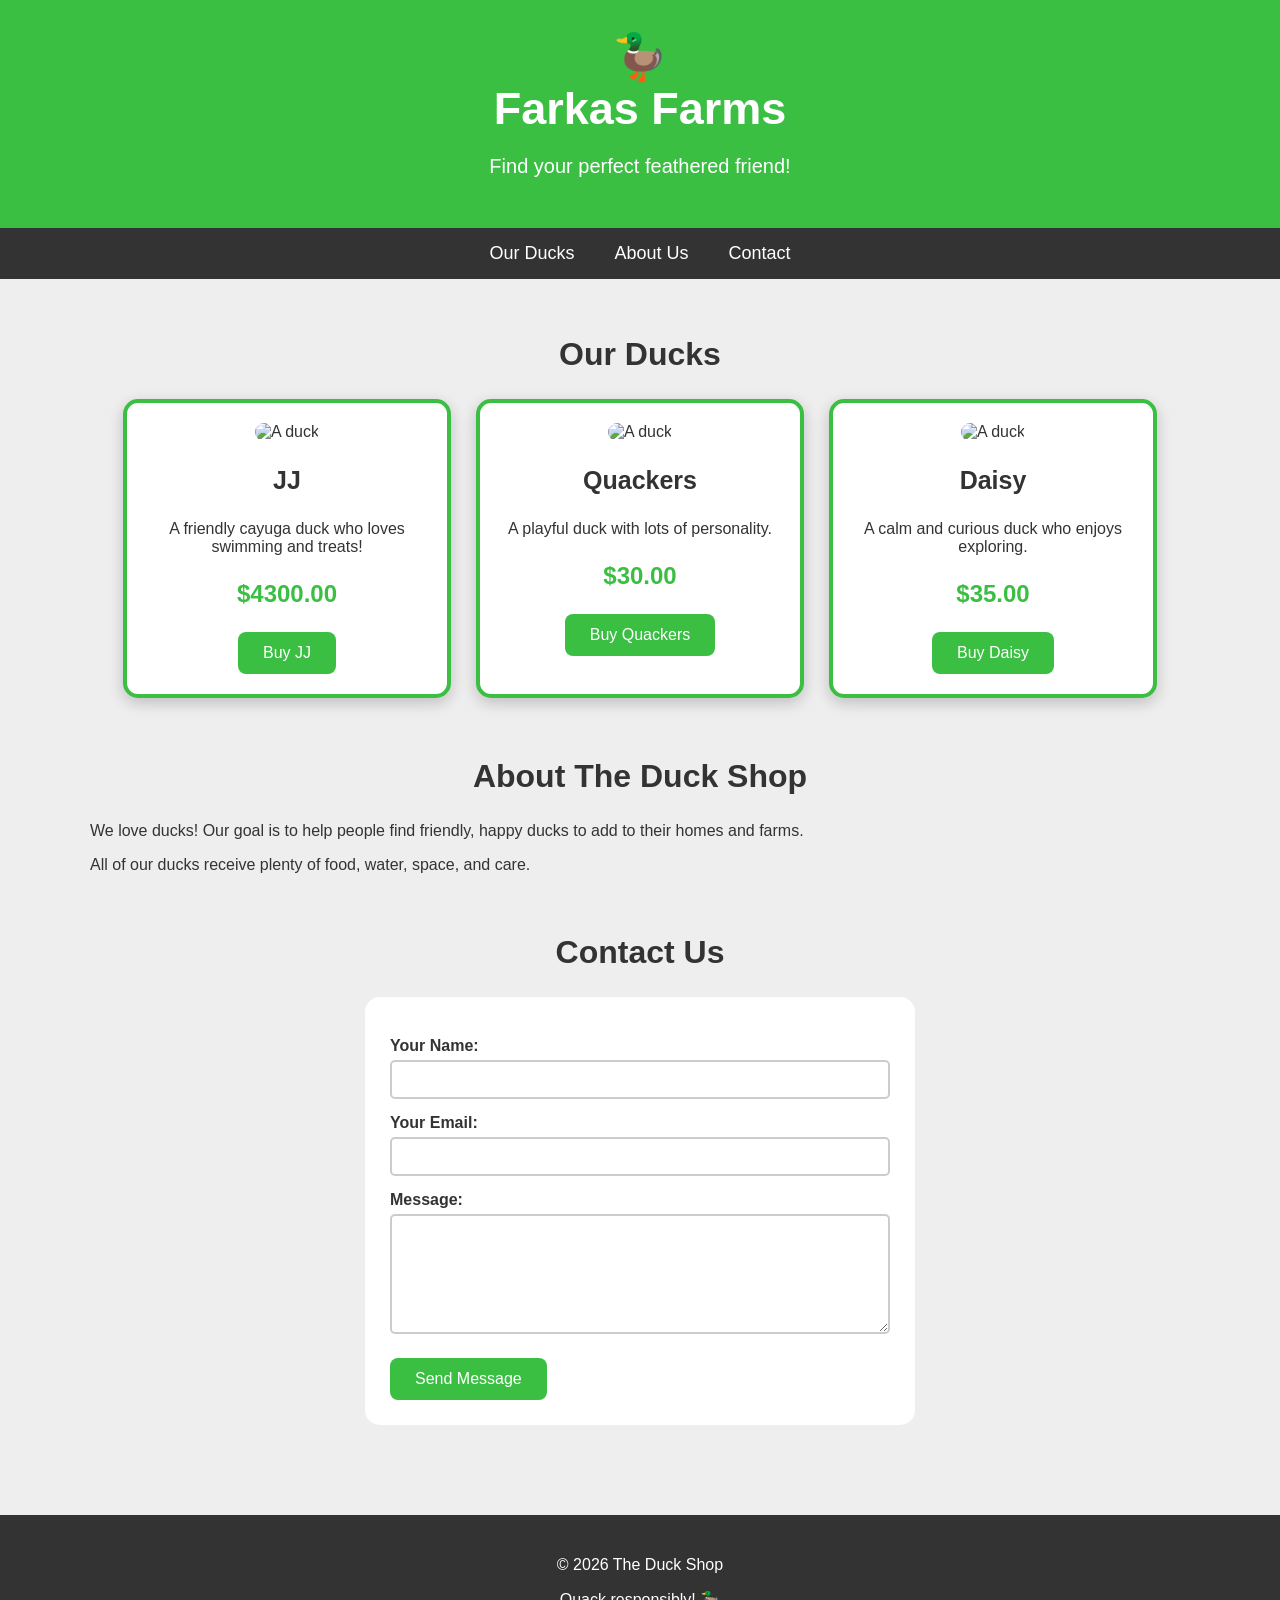
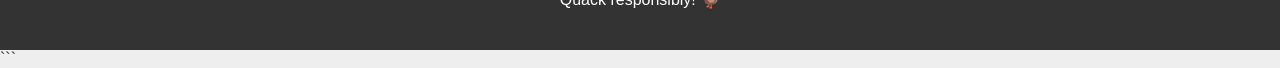
==== ducks.html @ f6115a86 "Add files via upload" ====
<!DOCTYPE html>
<html lang="en">
<head>
    <meta charset="UTF-8">
    <meta name="viewport" content="width=device-width, initial-scale=1.0">
    <title>Duck Shop</title>

    <!-- Connects your CSS file -->
    <link rel="stylesheet" href="ducks.css">
</head>

<body>

    <!-- Header -->
    <header>
        <h1>🦆</h1>
        <h1>Farkas Farms</h1>
        <p>Find your perfect feathered friend!</p>
    </header>

    <!-- Navigation -->
    <nav>
        <a href="#ducks">Our Ducks</a>
        <a href="#about">About Us</a>
        <a href="#contact">Contact</a>
    </nav>

    <!-- Main Content -->
    <main>

        <section id="ducks">
            <h2>Our Ducks</h2>

            <div class="duck-container">

                <!-- Duck 1 -->
                <div class="duck-card">
                    <img 
                        src="C:\Users\james\Downloads\Duck1.png" 
                        alt="A duck">
                    
                    <h3>JJ</h3>
                    <p>A friendly cayuga duck who loves swimming and treats!</p>
                    <p class="price">$4300.00</p>
                    <button>Buy JJ</button>
                </div>

                <!-- Duck 2 -->
                <div class="duck-card">
                    <img 
                        src="https://cdn.freecodecamp.org/curriculum/labs/penguin.jpg" 
                        alt="A duck">
                    
                    <h3>Quackers</h3>
                    <p>A playful duck with lots of personality.</p>
                    <p class="price">$30.00</p>
                    <button>Buy Quackers</button>
                </div>

                <!-- Duck 3 -->
                <div class="duck-card">
                    <img 
                        src="https://cdn.freecodecamp.org/curriculum/labs/forest.jpg" 
                        alt="A duck">
                    
                    <h3>Daisy</h3>
                    <p>A calm and curious duck who enjoys exploring.</p>
                    <p class="price">$35.00</p>
                    <button>Buy Daisy</button>
                </div>

            </div>
        </section>

        <!-- About -->
        <section id="about">
            <h2>About The Duck Shop</h2>

            <p>
                We love ducks! Our goal is to help people find
                friendly, happy ducks to add to their homes and farms.
            </p>

            <p>
                All of our ducks receive plenty of food, water,
                space, and care.
            </p>
        </section>

        <!-- Contact -->
        <section id="contact">
            <h2>Contact Us</h2>

            <form>
                <label for="name">Your Name:</label>
                <input type="text" id="name" name="name">

                <label for="email">Your Email:</label>
                <input type="email" id="email" name="email">

                <label for="message">Message:</label>
                <textarea id="message" name="message"></textarea>

                <button type="submit">Send Message</button>
            </form>
        </section>

    </main>

    <!-- Footer -->
    <footer>
        <p>&copy; 2026 The Duck Shop</p>
        <p>Quack responsibly! 🦆</p>
    </footer>

</body>
</html>
```
---- ducks.css ----
/* =========================
   GENERAL PAGE
   ========================= */

body {
    background-color: #eeeeee;
    font-family: Arial, sans-serif;
    margin: 0;
    color: #333333;
}


/* =========================
   HEADER
   ========================= */

header {
    background-color: rgb(58, 191, 67);
    color: white;
    text-align: center;
    padding: 30px;
}

header h1 {
    font-size: 45px;
    margin: 0;
}

header p {
    font-size: 20px;
}


/* =========================
   NAVIGATION
   ========================= */

nav {
    background-color: #333333;
    display: flex;
    justify-content: center;
    gap: 40px;
    padding: 15px;
}

nav a {
    color: white;
    text-decoration: none;
    font-size: 18px;
}

nav a:hover {
    color: rgb(191, 58, 182);
}


/* =========================
   MAIN CONTENT
   ========================= */

main {
    max-width: 1100px;
    margin: auto;
    padding: 30px;
}

section {
    margin-bottom: 60px;
}

h2 {
    text-align: center;
    font-size: 32px;
}


/* =========================
   DUCK CARDS
   ========================= */

.duck-container {
    display: flex;
    justify-content: center;
    gap: 25px;
    flex-wrap: wrap;
}

.duck-card {
    background-color: white;
    width: 280px;
    padding: 20px;
    border-radius: 15px;

    /* Green and complementary purple */
    border: 4px solid rgb(58, 191, 67);

    text-align: center;

    box-shadow: 0 5px 15px rgba(0, 0, 0, 0.2);
}

.duck-card img {
    width: 100%;
    height: 180px;
    object-fit: cover;
    border-radius: 10px;
}

.duck-card h3 {
    font-size: 25px;
}

.price {
    font-size: 24px;
    font-weight: bold;
    color: rgb(58, 191, 67);
}


/* =========================
   BUTTONS
   ========================= */

button {
    background-color: rgb(58, 191, 67);
    color: white;

    border: none;
    border-radius: 8px;

    padding: 12px 25px;
    font-size: 16px;

    cursor: pointer;
}

button:hover {
    background-color: rgb(191, 58, 182);
}


/* =========================
   CONTACT FORM
   ========================= */

form {
    background-color: white;
    max-width: 500px;
    margin: auto;
    padding: 25px;
    border-radius: 15px;
}

form label {
    display: block;
    margin-top: 15px;
    font-weight: bold;
}

form input,
form textarea {
    width: 100%;
    box-sizing: border-box;

    padding: 10px;
    margin-top: 5px;

    border: 2px solid #cccccc;
    border-radius: 5px;
}

form textarea {
    height: 120px;
    resize: vertical;
}

form button {
    margin-top: 20px;
}


/* =========================
   FOOTER
   ========================= */

footer {
    background-color: #333333;
    color: white;
    text-align: center;
    padding: 25px;
}
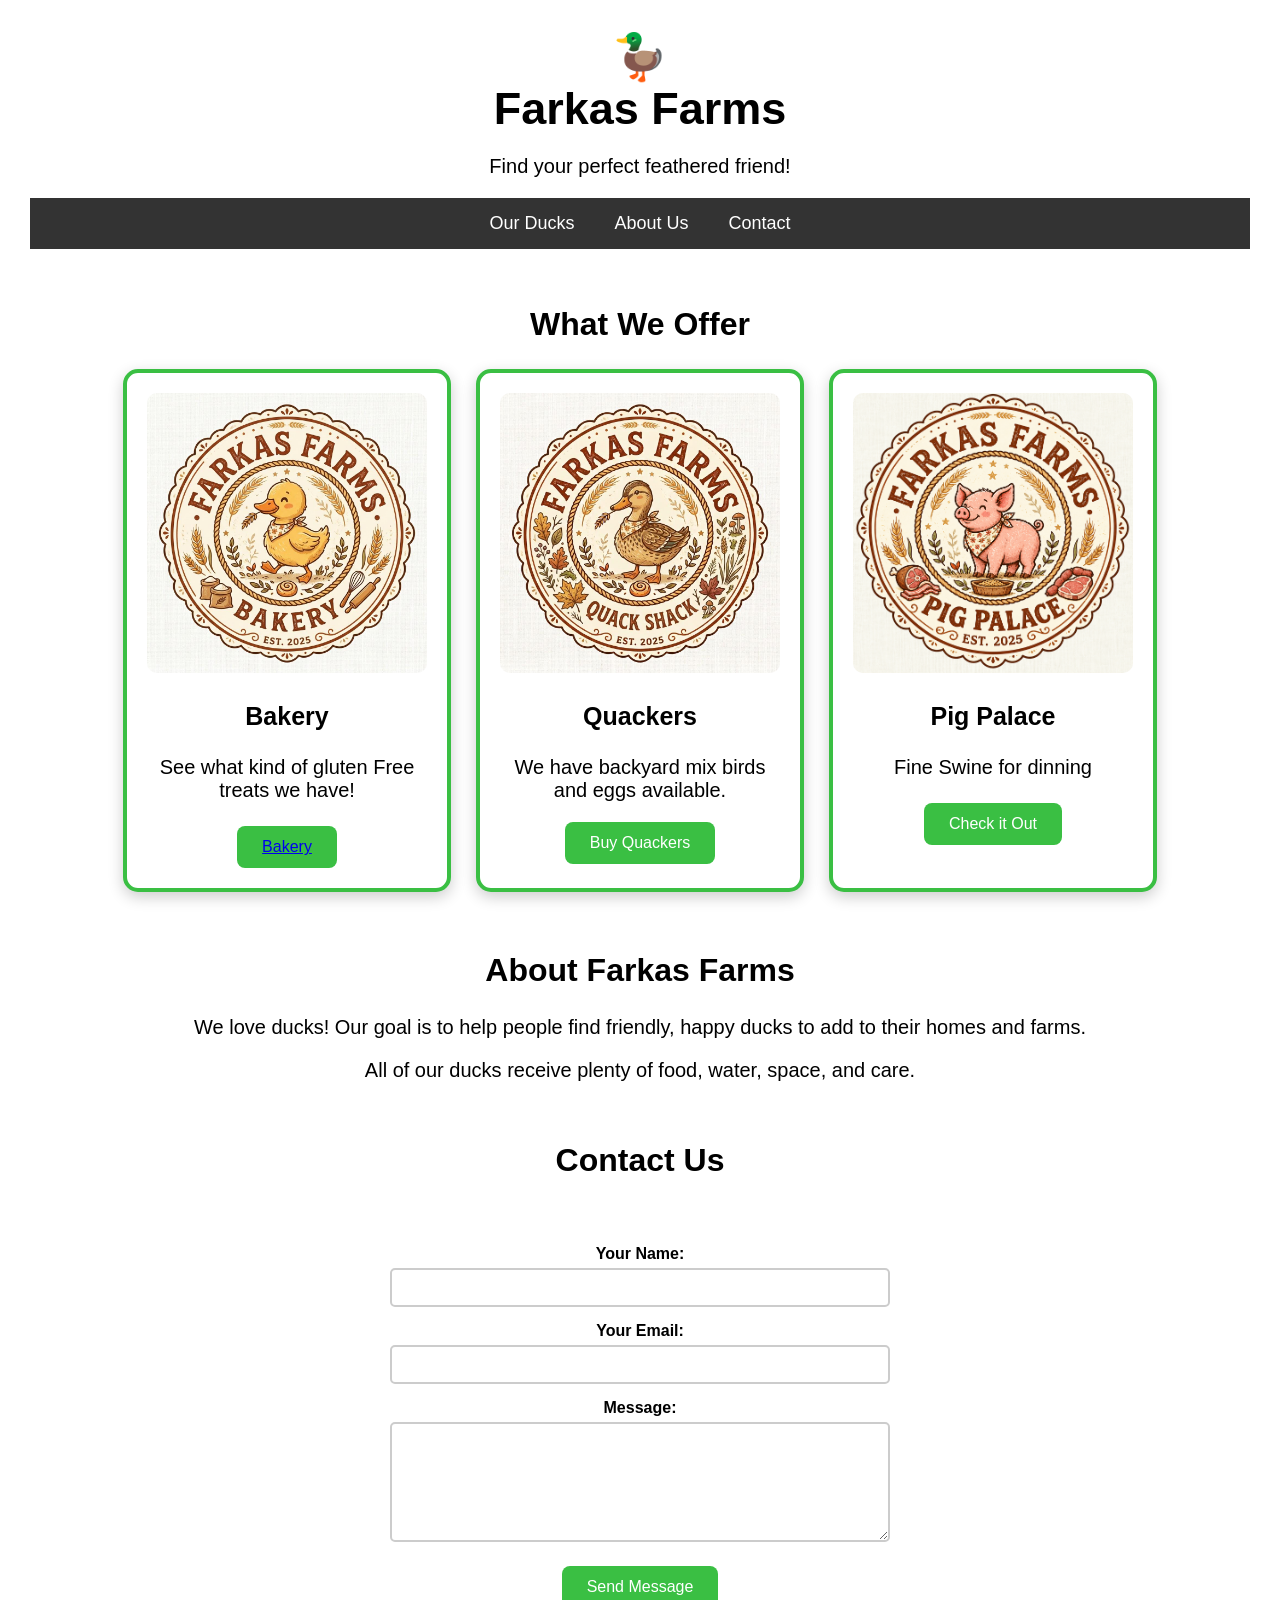
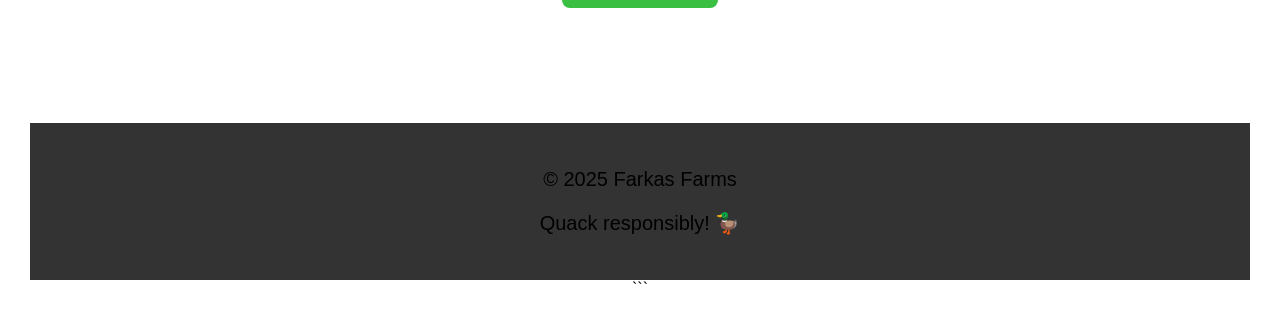
==== commit 0e19ca39: "Add files via upload" ====
--- a/ducks.html
+++ b/ducks.html
@@ -4,7 +4,7 @@
 <head>
     <meta charset="UTF-8">
     <meta name="viewport" content="width=device-width, initial-scale=1.0">
-    <title>Duck Shop</title>
+    <title>Farkas Farms</title>
 
     <!-- Connects your CSS file -->
     <link rel="stylesheet" href="ducks.css">
@@ -17,8 +17,6 @@
         <h1>🦆</h1>
         <h1>Farkas Farms</h1>
         <p>Find your perfect feathered friend!</p>
-    </header>
-
     <!-- Navigation -->
     <nav>
         <a href="#ducks">Our Ducks</a>
@@ -30,44 +28,41 @@
     <main>
 
         <section id="ducks">
-            <h2>Our Ducks</h2>
+            <h2>What We Offer</h2>
 
             <div class="duck-container">
 
                 <!-- Duck 1 -->
                 <div class="duck-card">
                     <img 
-                        src="C:\Users\james\Downloads\Duck1.png" 
-                        alt="A duck">
+                        src="Photos\bakery.jpg" 
+                        alt="Bakery">
                     
-                    <h3>JJ</h3>
-                    <p>A friendly cayuga duck who loves swimming and treats!</p>
-                    <p class="price">$4300.00</p>
-                    <button>Buy JJ</button>
+                    <h3>Bakery</h3>
+                    <p>See what kind of gluten Free treats we have!</p>
+                    <p class="price"></p>
+                    <button><a href="bakery.html">Bakery</a></button>
                 </div>
 
                 <!-- Duck 2 -->
                 <div class="duck-card">
                     <img 
-                        src="https://cdn.freecodecamp.org/curriculum/labs/penguin.jpg" 
-                        alt="A duck">
+                        src="Photos\quack.jpg"
+                        alt="Ducks/Chickens">
                     
                     <h3>Quackers</h3>
-                    <p>A playful duck with lots of personality.</p>
-                    <p class="price">$30.00</p>
+                    <p>We have backyard mix birds and eggs available.</p>
                     <button>Buy Quackers</button>
                 </div>
 
                 <!-- Duck 3 -->
                 <div class="duck-card">
-                    <img 
-                        src="https://cdn.freecodecamp.org/curriculum/labs/forest.jpg" 
-                        alt="A duck">
+                    <img src="Photos/pig palace.png" alt="A pig">
                     
-                    <h3>Daisy</h3>
-                    <p>A calm and curious duck who enjoys exploring.</p>
-                    <p class="price">$35.00</p>
-                    <button>Buy Daisy</button>
+                    <h3>Pig Palace</h3>
+                    <p>Fine Swine for dinning</p>
+                    <p class="price"></p>
+                    <button>Check it Out</button>
                 </div>
 
             </div>
@@ -75,7 +70,7 @@
 
         <!-- About -->
         <section id="about">
-            <h2>About The Duck Shop</h2>
+            <h2>About Farkas Farms</h2>
 
             <p>
                 We love ducks! Our goal is to help people find
@@ -110,10 +105,10 @@
 
     <!-- Footer -->
     <footer>
-        <p>&copy; 2026 The Duck Shop</p>
+        <p>&copy; 2025 Farkas Farms</p>
         <p>Quack responsibly! 🦆</p>
     </footer>
 
 </body>
 </html>
-```
+```
--- a/ducks.css
+++ b/ducks.css
@@ -16,8 +16,8 @@
    ========================= */
 
 header {
-    background-color: rgb(58, 191, 67);
-    color: white;
+    background-color: white;
+    color: black;
     text-align: center;
     padding: 30px;
 }
@@ -86,6 +86,10 @@
     flex-wrap: wrap;
 }
 
+p{
+    color: black;
+}
+
 .duck-card {
     background-color: white;
     width: 280px;
@@ -102,13 +106,15 @@
 
 .duck-card img {
     width: 100%;
-    height: 180px;
+    height: auto;
     object-fit: cover;
     border-radius: 10px;
 }
 
 .duck-card h3 {
     font-size: 25px;
+    color: black;
+
 }
 
 .price {
@@ -150,6 +156,7 @@
     margin: auto;
     padding: 25px;
     border-radius: 15px;
+    color:  black;
 }
 
 form label {
